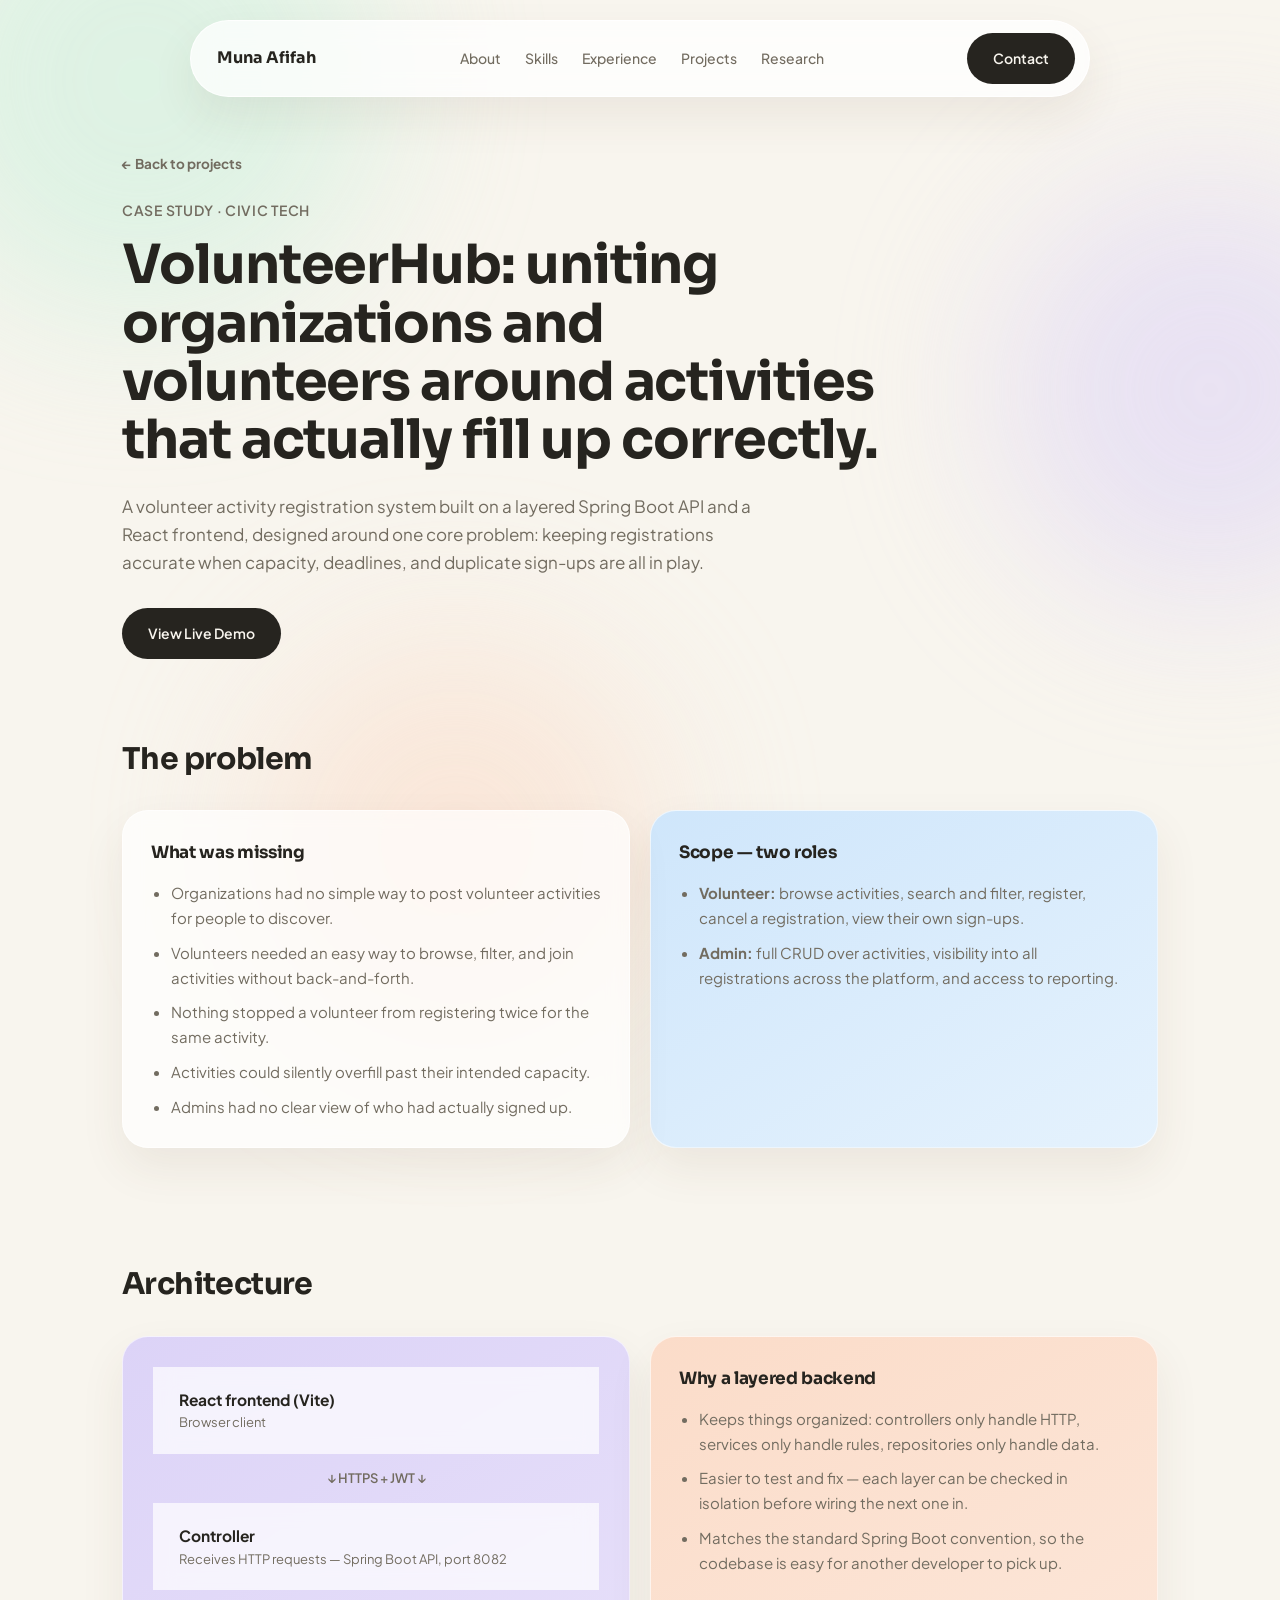
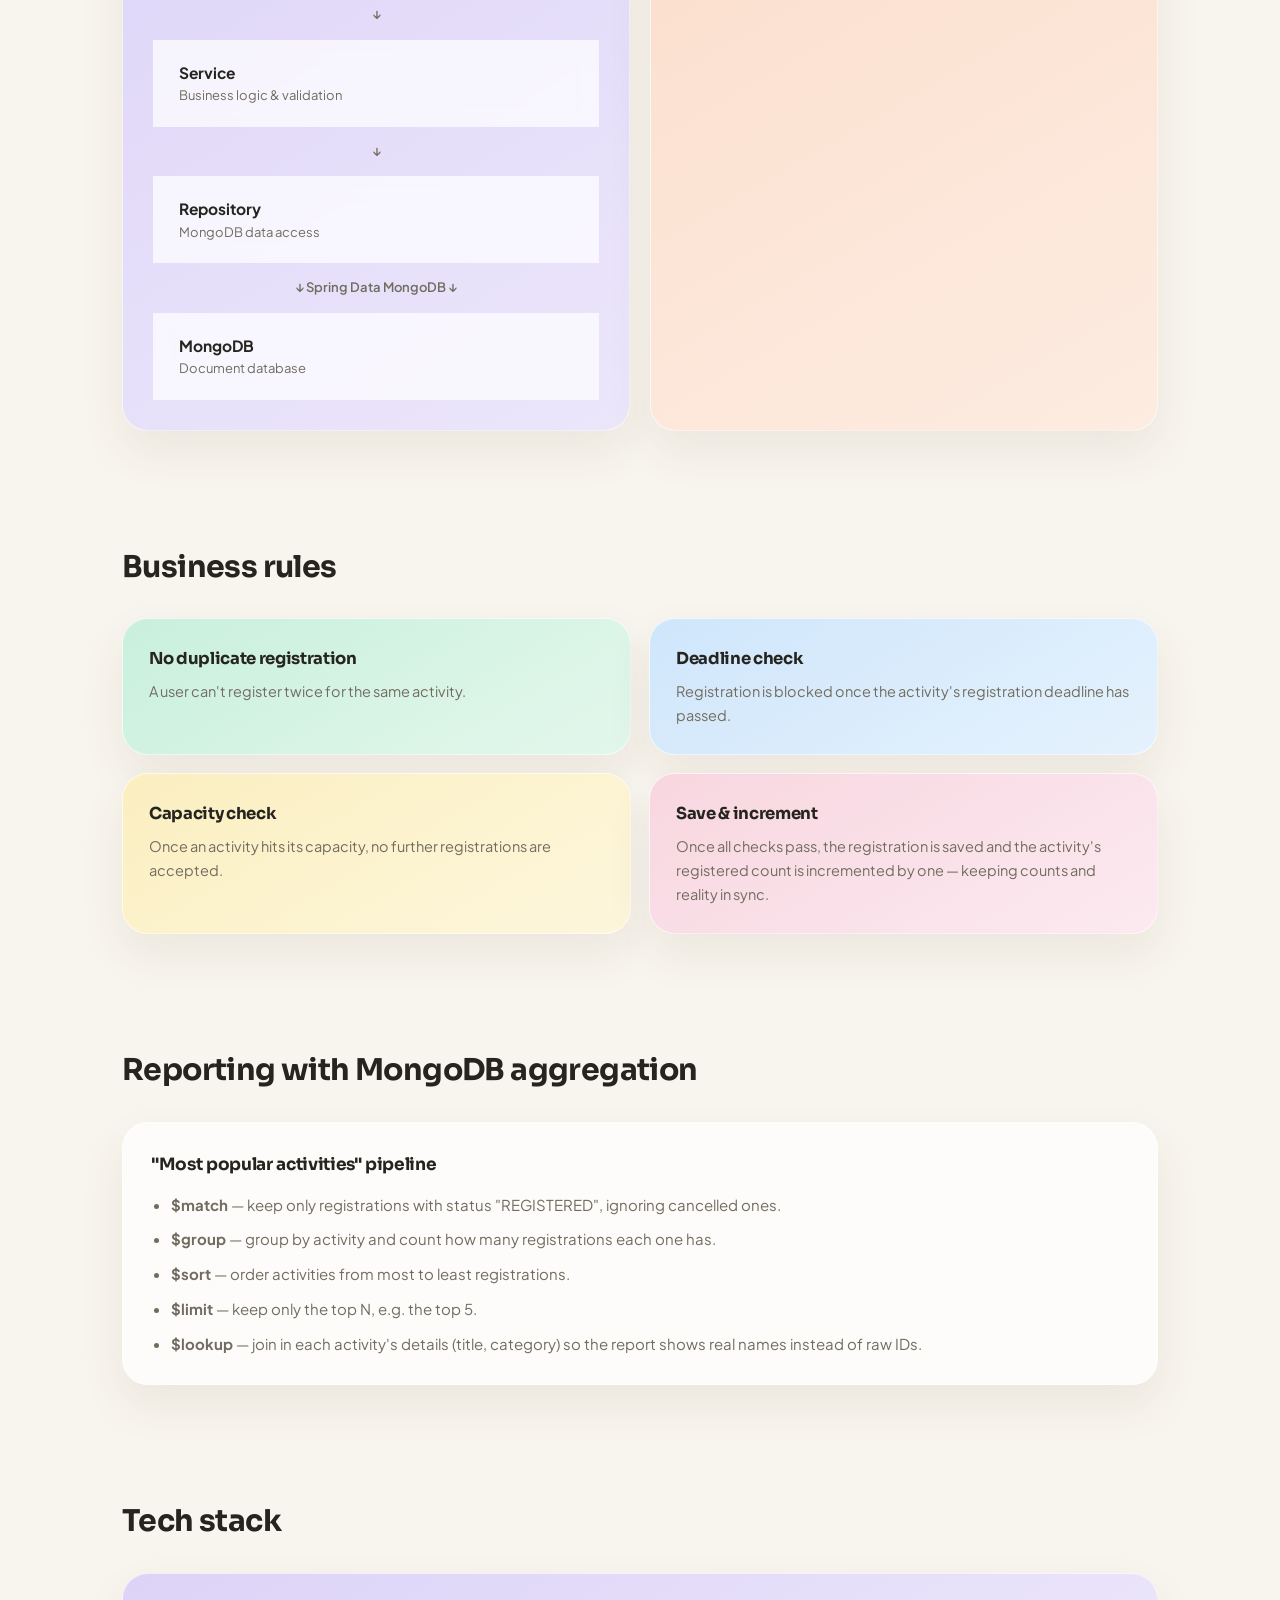
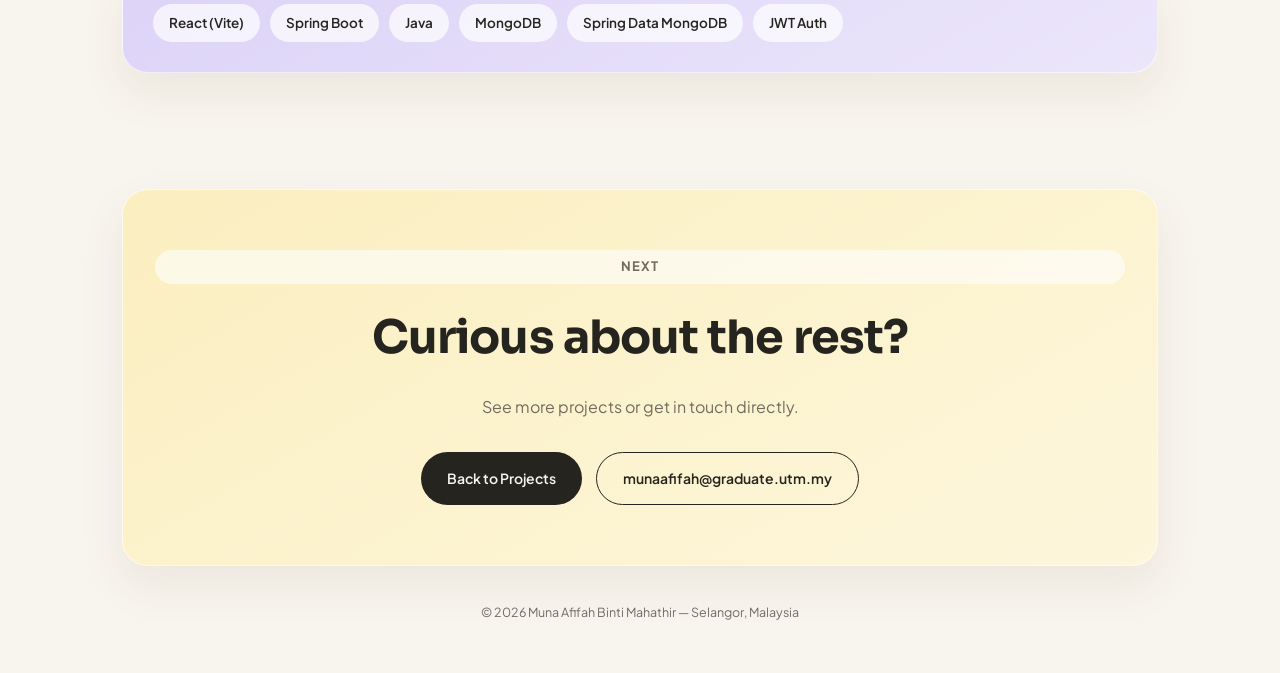
==== project-volunteerhub.html @ 691056c1 "Add files via upload" ====
<!DOCTYPE html>
<html lang="en">
<head>
<meta charset="UTF-8">
<meta name="viewport" content="width=device-width, initial-scale=1.0">
<title>VolunteerHub — Case Study | Muna Afifah</title>
<link rel="preconnect" href="https://fonts.googleapis.com">
<link rel="preconnect" href="https://fonts.gstatic.com" crossorigin>
<link href="https://fonts.googleapis.com/css2?family=Sora:wght@500;600;700;800&family=Plus+Jakarta+Sans:wght@400;500;600;700&display=swap" rel="stylesheet">
<link rel="stylesheet" href="style.css">
</head>
<body>

<div class="blob blob-mint"></div>
<div class="blob blob-lav"></div>
<div class="blob blob-peach"></div>

<nav>
  <div class="nav-pill wrap">
    <div class="nav-brand">Muna Afifah</div>
    <div class="nav-links">
      <a href="index.html#about">About</a>
      <a href="index.html#skills">Skills</a>
      <a href="index.html#experience">Experience</a>
      <a href="index.html#projects">Projects</a>
      <a href="index.html#research">Research</a>
    </div>
    <a href="index.html#contact" class="btn btn-dark nav-cta">Contact</a>
    <button class="nav-toggle" id="navToggle" aria-label="Menu">
      <span></span><span></span><span></span>
    </button>
  </div>
  <div class="nav-mobile" id="navMobile">
    <a href="index.html#about">About</a>
    <a href="index.html#skills">Skills</a>
    <a href="index.html#experience">Experience</a>
    <a href="index.html#projects">Projects</a>
    <a href="index.html#research">Research</a>
    <a href="index.html#contact">Contact</a>
  </div>
</nav>

<section class="cs-hero">
  <div class="wrap">
    <a href="index.html#projects" class="cs-back">&larr; Back to projects</a>
    <div class="cs-tagline">Case Study &middot; Civic Tech</div>
    <h1 class="cs-title">VolunteerHub: uniting organizations and volunteers around activities that actually fill up correctly.</h1>
    <p class="cs-lede">A volunteer activity registration system built on a layered Spring Boot API and a React frontend, designed around one core problem: keeping registrations accurate when capacity, deadlines, and duplicate sign-ups are all in play.</p>
    <div class="cs-cta-row">
      <a href="https://volunteerhub-d6ghhxhrbrbbb7gg.eastasia-01.azurewebsites.net/" target="_blank" rel="noopener" class="btn btn-dark">View Live Demo</a>
    </div>
  </div>
</section>

<section class="cs-section">
  <div class="wrap">
    <h2>The problem</h2>
    <div class="cs-two-col">
      <div class="card card-cream cs-list">
        <h3>What was missing</h3>
        <ul>
          <li>Organizations had no simple way to post volunteer activities for people to discover.</li>
          <li>Volunteers needed an easy way to browse, filter, and join activities without back-and-forth.</li>
          <li>Nothing stopped a volunteer from registering twice for the same activity.</li>
          <li>Activities could silently overfill past their intended capacity.</li>
          <li>Admins had no clear view of who had actually signed up.</li>
        </ul>
      </div>
      <div class="card card-sky cs-list">
        <h3>Scope &mdash; two roles</h3>
        <ul>
          <li><strong>Volunteer:</strong> browse activities, search and filter, register, cancel a registration, view their own sign-ups.</li>
          <li><strong>Admin:</strong> full CRUD over activities, visibility into all registrations across the platform, and access to reporting.</li>
        </ul>
      </div>
    </div>
  </div>
</section>

<section class="cs-section">
  <div class="wrap">
    <h2>Architecture</h2>
    <div class="cs-two-col">
      <div class="card card-lav cs-arch-flow" style="padding:30px;">
        <div class="cs-arch-step card-cream">
          <div>
            <div class="step-label">React frontend (Vite)</div>
            <div class="step-sub">Browser client</div>
          </div>
        </div>
        <div class="cs-arch-arrow">&darr; HTTPS + JWT &darr;</div>
        <div class="cs-arch-step card-cream">
          <div>
            <div class="step-label">Controller</div>
            <div class="step-sub">Receives HTTP requests &mdash; Spring Boot API, port 8082</div>
          </div>
        </div>
        <div class="cs-arch-arrow">&darr;</div>
        <div class="cs-arch-step card-cream">
          <div>
            <div class="step-label">Service</div>
            <div class="step-sub">Business logic &amp; validation</div>
          </div>
        </div>
        <div class="cs-arch-arrow">&darr;</div>
        <div class="cs-arch-step card-cream">
          <div>
            <div class="step-label">Repository</div>
            <div class="step-sub">MongoDB data access</div>
          </div>
        </div>
        <div class="cs-arch-arrow">&darr; Spring Data MongoDB &darr;</div>
        <div class="cs-arch-step card-cream">
          <div>
            <div class="step-label">MongoDB</div>
            <div class="step-sub">Document database</div>
          </div>
        </div>
      </div>
      <div class="card card-peach cs-list">
        <h3>Why a layered backend</h3>
        <ul>
          <li>Keeps things organized: controllers only handle HTTP, services only handle rules, repositories only handle data.</li>
          <li>Easier to test and fix &mdash; each layer can be checked in isolation before wiring the next one in.</li>
          <li>Matches the standard Spring Boot convention, so the codebase is easy for another developer to pick up.</li>
        </ul>
      </div>
    </div>
  </div>
</section>

<section class="cs-section">
  <div class="wrap">
    <h2>Business rules</h2>
    <div class="rule-grid">
      <div class="card card-mint rule-card">
        <h3>No duplicate registration</h3>
        <p>A user can't register twice for the same activity.</p>
      </div>
      <div class="card card-sky rule-card">
        <h3>Deadline check</h3>
        <p>Registration is blocked once the activity's registration deadline has passed.</p>
      </div>
      <div class="card card-butter rule-card">
        <h3>Capacity check</h3>
        <p>Once an activity hits its capacity, no further registrations are accepted.</p>
      </div>
      <div class="card card-blush rule-card">
        <h3>Save &amp; increment</h3>
        <p>Once all checks pass, the registration is saved and the activity's registered count is incremented by one &mdash; keeping counts and reality in sync.</p>
      </div>
    </div>
  </div>
</section>

<section class="cs-section">
  <div class="wrap">
    <h2>Reporting with MongoDB aggregation</h2>
    <div class="card card-cream cs-list">
      <h3>"Most popular activities" pipeline</h3>
      <ul>
        <li><strong>$match</strong> &mdash; keep only registrations with status "REGISTERED", ignoring cancelled ones.</li>
        <li><strong>$group</strong> &mdash; group by activity and count how many registrations each one has.</li>
        <li><strong>$sort</strong> &mdash; order activities from most to least registrations.</li>
        <li><strong>$limit</strong> &mdash; keep only the top N, e.g. the top 5.</li>
        <li><strong>$lookup</strong> &mdash; join in each activity's details (title, category) so the report shows real names instead of raw IDs.</li>
      </ul>
    </div>
  </div>
</section>

<section class="cs-section">
  <div class="wrap">
    <h2>Tech stack</h2>
    <div class="card card-lav" style="padding:30px;">
      <div class="stack-tags">
        <span>React (Vite)</span><span>Spring Boot</span><span>Java</span>
        <span>MongoDB</span><span>Spring Data MongoDB</span><span>JWT Auth</span>
      </div>
    </div>
  </div>
</section>

<footer id="contact">
  <div class="wrap">
    <div class="card card-butter contact-card">
      <div class="section-label" style="justify-content:center; display:flex;">Next</div>
      <h2>Curious about the rest?</h2>
      <p class="lede">See more projects or get in touch directly.</p>
      <div class="contact-links">
        <a href="index.html#projects" class="btn btn-dark">Back to Projects</a>
        <a href="mailto:munaafifah@graduate.utm.my" class="btn btn-outline">munaafifah@graduate.utm.my</a>
      </div>
    </div>
    <div class="foot-note">&copy; 2026 Muna Afifah Binti Mahathir &mdash; Selangor, Malaysia</div>
  </div>
</footer>

<script src="script.js"></script>
</body>
</html>
---- style.css ----
:root{
  --cream:#f8f5ee;
  --cream-2:#f1ece0;
  --ink:#26241f;
  --ink-soft:#726c60;
  --mint:#c9f0dc;
  --mint-2:#e3f7ec;
  --lav:#dcd3f7;
  --lav-2:#ece6fb;
  --peach:#fbdcc9;
  --peach-2:#fdece1;
  --sky:#cfe6fb;
  --sky-2:#e5f2fd;
  --butter:#fbefc0;
  --butter-2:#fdf6dc;
  --blush:#f8d6e0;
  --blush-2:#fceaf0;
  --shadow:0 20px 45px rgba(90,70,40,0.08);
}
*{box-sizing:border-box; margin:0; padding:0;}
html{scroll-behavior:smooth;}
body{
  background:var(--cream);
  color:var(--ink);
  font-family:'Plus Jakarta Sans', sans-serif;
  font-size:16px;
  line-height:1.65;
  overflow-x:hidden;
  position:relative;
}
h1,h2,h3{font-family:'Sora', sans-serif; letter-spacing:-0.02em; font-weight:700;}
a{color:inherit; text-decoration:none;}
.wrap{max-width:1100px; margin:0 auto; padding:0 32px; position:relative; z-index:2;}
::selection{background:var(--mint); color:var(--ink);}

/* soft background blobs */
.blob{position:fixed; border-radius:50%; filter:blur(80px); z-index:0; opacity:0.55;}
.blob-mint{width:480px; height:480px; background:var(--mint); top:-160px; left:-100px;}
.blob-lav{width:420px; height:420px; background:var(--lav); top:20%; right:-140px;}
.blob-peach{width:400px; height:400px; background:var(--peach); bottom:-140px; left:20%;}

/* cards */
.card{
  border-radius:26px; padding:32px; box-shadow:var(--shadow);
  border:1px solid rgba(255,255,255,0.6);
  transition:transform 0.3s ease, box-shadow 0.3s ease;
}
.card-cream{background:rgba(255,255,255,0.7); backdrop-filter:blur(10px);}
.card-mint{background:linear-gradient(150deg, var(--mint), var(--mint-2));}
.card-lav{background:linear-gradient(150deg, var(--lav), var(--lav-2));}
.card-peach{background:linear-gradient(150deg, var(--peach), var(--peach-2));}
.card-sky{background:linear-gradient(150deg, var(--sky), var(--sky-2));}
.card-butter{background:linear-gradient(150deg, var(--butter), var(--butter-2));}
.card-blush{background:linear-gradient(150deg, var(--blush), var(--blush-2));}

/* NAV */
nav{position:fixed; top:20px; left:0; right:0; z-index:100;}
.nav-pill{
  display:flex; align-items:center; justify-content:space-between; gap:24px;
  background:rgba(255,255,255,0.75); backdrop-filter:blur(14px);
  border:1px solid rgba(255,255,255,0.8);
  border-radius:100px; padding:12px 14px 12px 26px; box-shadow:var(--shadow);
  max-width:900px;
}
.nav-brand{font-family:'Sora'; font-weight:700; font-size:16px;}
.nav-links{display:flex; gap:24px; font-size:14px; font-weight:500; flex-grow:1; justify-content:center;}
.nav-links a{color:var(--ink-soft); transition:color 0.2s;}
.nav-links a:hover{color:var(--ink);}
.nav-cta{padding:10px 22px; font-size:14px;}
.nav-toggle{display:none; flex-direction:column; gap:5px; background:none; border:none; cursor:pointer; padding:8px;}
.nav-toggle span{width:20px; height:2px; background:var(--ink); border-radius:2px;}
.nav-mobile{
  display:none; flex-direction:column; gap:4px; margin:8px 16px 0;
  background:rgba(255,255,255,0.9); backdrop-filter:blur(14px);
  border-radius:20px; padding:14px; box-shadow:var(--shadow);
}
.nav-mobile a{padding:10px 14px; border-radius:12px; font-weight:600; font-size:15px;}
.nav-mobile a:hover{background:var(--mint-2);}
.nav-mobile.open{display:flex;}

@media(max-width:820px){
  .nav-links{display:none;}
  .nav-cta{display:none;}
  .nav-toggle{display:flex;}
}

/* buttons */
.btn{
  font-family:'Plus Jakarta Sans'; font-weight:600; font-size:14px;
  padding:14px 26px; border-radius:100px; display:inline-flex; align-items:center; gap:8px;
  transition:transform 0.2s ease, box-shadow 0.2s ease;
}
.btn-dark{background:var(--ink); color:var(--cream);}
.btn-dark:hover{transform:translateY(-2px); box-shadow:0 12px 24px rgba(38,36,31,0.25);}
.btn-outline{border:1.5px solid var(--ink); color:var(--ink); background:transparent;}
.btn-outline:hover{background:var(--ink); color:var(--cream); transform:translateY(-2px);}

/* HERO */
.hero{min-height:100vh; display:flex; flex-direction:column; justify-content:center; padding-top:100px;}
.hero-card{
  display:flex; align-items:center; justify-content:space-between; gap:40px;
  background:rgba(255,255,255,0.45);
  backdrop-filter:blur(18px);
  border:1px solid rgba(255,255,255,0.7);
  border-radius:36px;
  padding:56px;
  box-shadow:var(--shadow);
}
.hero-text{flex:1; min-width:0;}
.badge-row{display:flex; gap:10px; flex-wrap:wrap; margin-bottom:28px;}
.hero-photo-wrap{
  flex-shrink:0; width:220px; padding:12px; border-radius:26px;
  background:rgba(255,255,255,0.6);
  box-shadow:0 10px 24px rgba(90,70,40,0.08);
}
.hero-photo{width:100%; aspect-ratio:1/1; object-fit:cover; display:block; border-radius:16px;}
@media(max-width:900px){
  .hero-card{flex-direction:column; padding:36px 28px;}
  .hero-photo-wrap{width:160px; order:-1;}
}
.eyebrow{
  display:inline-flex; align-items:center; gap:8px; background:rgba(255,255,255,0.7);
  padding:8px 18px; border-radius:100px; font-size:13px; font-weight:600;
  box-shadow:var(--shadow); width:fit-content;
}
.hero h1{font-size:clamp(38px,7vw,68px); line-height:1.08; margin-bottom:26px;}
.highlight{background:linear-gradient(100deg, var(--mint) 0%, var(--sky) 50%, var(--lav) 100%); padding:0 10px; border-radius:12px; display:inline-block;}
.hero p.lede{max-width:560px; font-size:18px; color:var(--ink-soft); margin-bottom:36px;}
.cta-row{display:flex; gap:14px; flex-wrap:wrap;}

/* SECTIONS */
section{padding:100px 0;}
.section-label{
  display:inline-block; font-size:13px; font-weight:700; text-transform:uppercase; letter-spacing:0.06em;
  color:var(--ink-soft); background:rgba(255,255,255,0.6); padding:6px 16px; border-radius:100px; margin-bottom:16px;
}
.section-title{font-size:clamp(28px,4vw,38px); margin-bottom:48px; max-width:640px;}

/* ABOUT */
.about-grid{display:grid; grid-template-columns:1.3fr 1fr; gap:20px; align-items:start;}
.about-text p{font-size:16px; color:var(--ink-soft); margin-bottom:16px;}
.about-text p:last-child{margin-bottom:0;}
.fact-list{display:flex; flex-direction:column; gap:16px;}
.fact{padding:24px;}
.fact:hover{transform:translateY(-4px);}
.fact .label{font-size:12px; font-weight:700; text-transform:uppercase; letter-spacing:0.05em; color:var(--ink-soft); margin-bottom:6px;}
.fact .value{font-size:15px; font-weight:600;}
@media(max-width:768px){.about-grid{grid-template-columns:1fr;}}

/* SKILLS */
.skill-grid{display:flex; flex-wrap:wrap; justify-content:center; gap:22px;}
.skill-card{padding:34px; flex:1 1 320px; max-width:360px; text-align:center;}
.skill-card:hover{transform:translateY(-6px);}
.skill-card h3{font-size:19px; margin-bottom:18px;}
.tags{display:flex; flex-wrap:wrap; gap:10px; justify-content:center;}
.tags span{
  font-size:13.5px; font-weight:600; padding:8px 16px; border-radius:100px;
  background:rgba(255,255,255,0.7); color:var(--ink);
  display:inline-flex; align-items:center; gap:8px;
}
.tag-logo{width:18px; height:18px; object-fit:contain; flex-shrink:0;}
@media(max-width:640px){.skill-card{flex:1 1 100%; max-width:100%;}}

/* EXPERIENCE */
.timeline{display:flex; flex-direction:column; gap:18px;}
.tl-item:hover{transform:translateY(-4px);}
.tl-date{font-size:13px; font-weight:700; color:var(--ink-soft); margin-bottom:8px;}
.tl-role{font-family:'Sora'; font-size:19px; font-weight:700; margin-bottom:4px;}
.tl-org{font-size:14px; font-weight:600; color:var(--ink-soft); margin-bottom:14px;}
.tl-desc{color:var(--ink-soft); font-size:15px;}

/* PROJECTS */
.project-grid{display:grid; grid-template-columns:repeat(3,1fr); gap:20px;}
.project-card{padding:30px; display:flex; flex-direction:column; gap:14px;}
.project-card:hover{transform:translateY(-8px);}
.project-num{font-size:13px; font-weight:700; opacity:0.5;}
.project-card h3{font-size:19px;}
.project-card p{font-size:14.5px; color:var(--ink-soft); flex-grow:1;}
.project-links{display:flex; gap:10px; flex-wrap:wrap; margin-top:4px;}
.project-links a{
  font-size:13px; font-weight:700; padding:9px 16px; border-radius:100px;
  display:inline-flex; align-items:center; gap:6px;
  transition:transform 0.2s ease, background 0.2s ease;
}
.link-case{background:rgba(38,36,31,0.08); color:var(--ink);}
.link-case:hover{background:rgba(38,36,31,0.16); transform:translateY(-2px);}
.link-live{background:var(--ink); color:var(--cream);}
.link-live:hover{transform:translateY(-2px); box-shadow:0 10px 20px rgba(38,36,31,0.25);}
@media(max-width:900px){.project-grid{grid-template-columns:1fr;}}

/* RESEARCH */
.research-list{display:flex; flex-direction:column; gap:18px;}
.research-box{display:flex; gap:28px; align-items:flex-start;}
.research-box:hover{transform:translateY(-4px);}
.research-icon{font-size:36px;}
.research-box h3{font-size:21px; margin-bottom:10px;}
.research-box p{color:var(--ink-soft); font-size:15px; margin-bottom:10px;}
.journal{font-size:13px; font-weight:700;}
.paper-link{
  display:inline-flex; align-items:center; gap:8px; margin-top:16px;
  font-size:13.5px; font-weight:700; color:var(--ink);
  background:rgba(255,255,255,0.65);
  border:1.5px solid rgba(255,255,255,0.9);
  padding:10px 20px; border-radius:100px;
  box-shadow:0 6px 16px rgba(90,70,40,0.08);
  transition:transform 0.2s ease, background 0.2s ease, gap 0.2s ease;
}
.paper-link:hover{background:var(--ink); color:var(--cream); transform:translateY(-2px); gap:12px;}
@media(max-width:640px){.research-box{flex-direction:column;}}

/* FOOTER */
footer{padding:60px 0 50px;}
.contact-card{text-align:center; padding:60px 32px;}
.contact-card h2{font-size:clamp(30px,5vw,46px); margin-bottom:18px;}
.contact-card .lede{color:var(--ink-soft); max-width:480px; margin:0 auto 32px;}
.contact-links{display:flex; justify-content:center; gap:14px; flex-wrap:wrap;}
.foot-note{text-align:center; font-size:12.5px; color:var(--ink-soft); margin-top:36px;}

@media (prefers-reduced-motion: reduce){
  *{animation:none !important; transition:none !important;}
}

/* CASE STUDY PAGES */
.cs-hero{padding-top:150px; padding-bottom:20px;}
.cs-back{
  display:inline-flex; align-items:center; gap:6px; font-size:13.5px; font-weight:700;
  color:var(--ink-soft); margin-bottom:24px; transition:color 0.2s;
}
.cs-back:hover{color:var(--ink);}
.cs-tagline{font-size:14px; font-weight:600; color:var(--ink-soft); text-transform:uppercase; letter-spacing:0.05em; margin-bottom:14px;}
.cs-title{font-size:clamp(32px,5.5vw,54px); line-height:1.08; margin-bottom:22px; max-width:760px;}
.cs-lede{font-size:17px; color:var(--ink-soft); max-width:640px; margin-bottom:32px;}
.cs-meta-row{display:flex; gap:12px; flex-wrap:wrap; margin-bottom:8px;}
.cs-section{padding:56px 0;}
.cs-section h2{font-size:clamp(24px,3.5vw,30px); margin-bottom:26px;}
.cs-two-col{display:grid; grid-template-columns:1fr 1fr; gap:20px;}
@media(max-width:768px){.cs-two-col{grid-template-columns:1fr;}}
.cs-list{padding:28px;}
.cs-list ul{padding-left:20px; color:var(--ink-soft); font-size:15px; display:flex; flex-direction:column; gap:10px;}
.cs-list h3{font-size:17px; margin-bottom:14px;}
.cs-arch-flow{display:flex; flex-direction:column; gap:14px;}
.cs-arch-step{
  display:flex; align-items:center; gap:18px; padding:20px 26px;
}
.cs-arch-step .step-label{font-weight:700; font-size:15.5px;}
.cs-arch-step .step-sub{font-size:13px; color:var(--ink-soft);}
.cs-arch-arrow{text-align:center; font-size:13px; color:var(--ink-soft); font-weight:600;}
.rule-grid{display:grid; grid-template-columns:repeat(2,1fr); gap:18px;}
@media(max-width:768px){.rule-grid{grid-template-columns:1fr;}}
.rule-card{padding:26px;}
.rule-card h3{font-size:16.5px; margin-bottom:8px;}
.rule-card p{font-size:14.5px; color:var(--ink-soft);}
.stack-tags{display:flex; flex-wrap:wrap; gap:10px;}
.stack-tags span{font-size:13.5px; font-weight:600; padding:8px 16px; border-radius:100px; background:rgba(255,255,255,0.7);}
.cs-cta-row{display:flex; gap:14px; flex-wrap:wrap; margin-top:8px;}
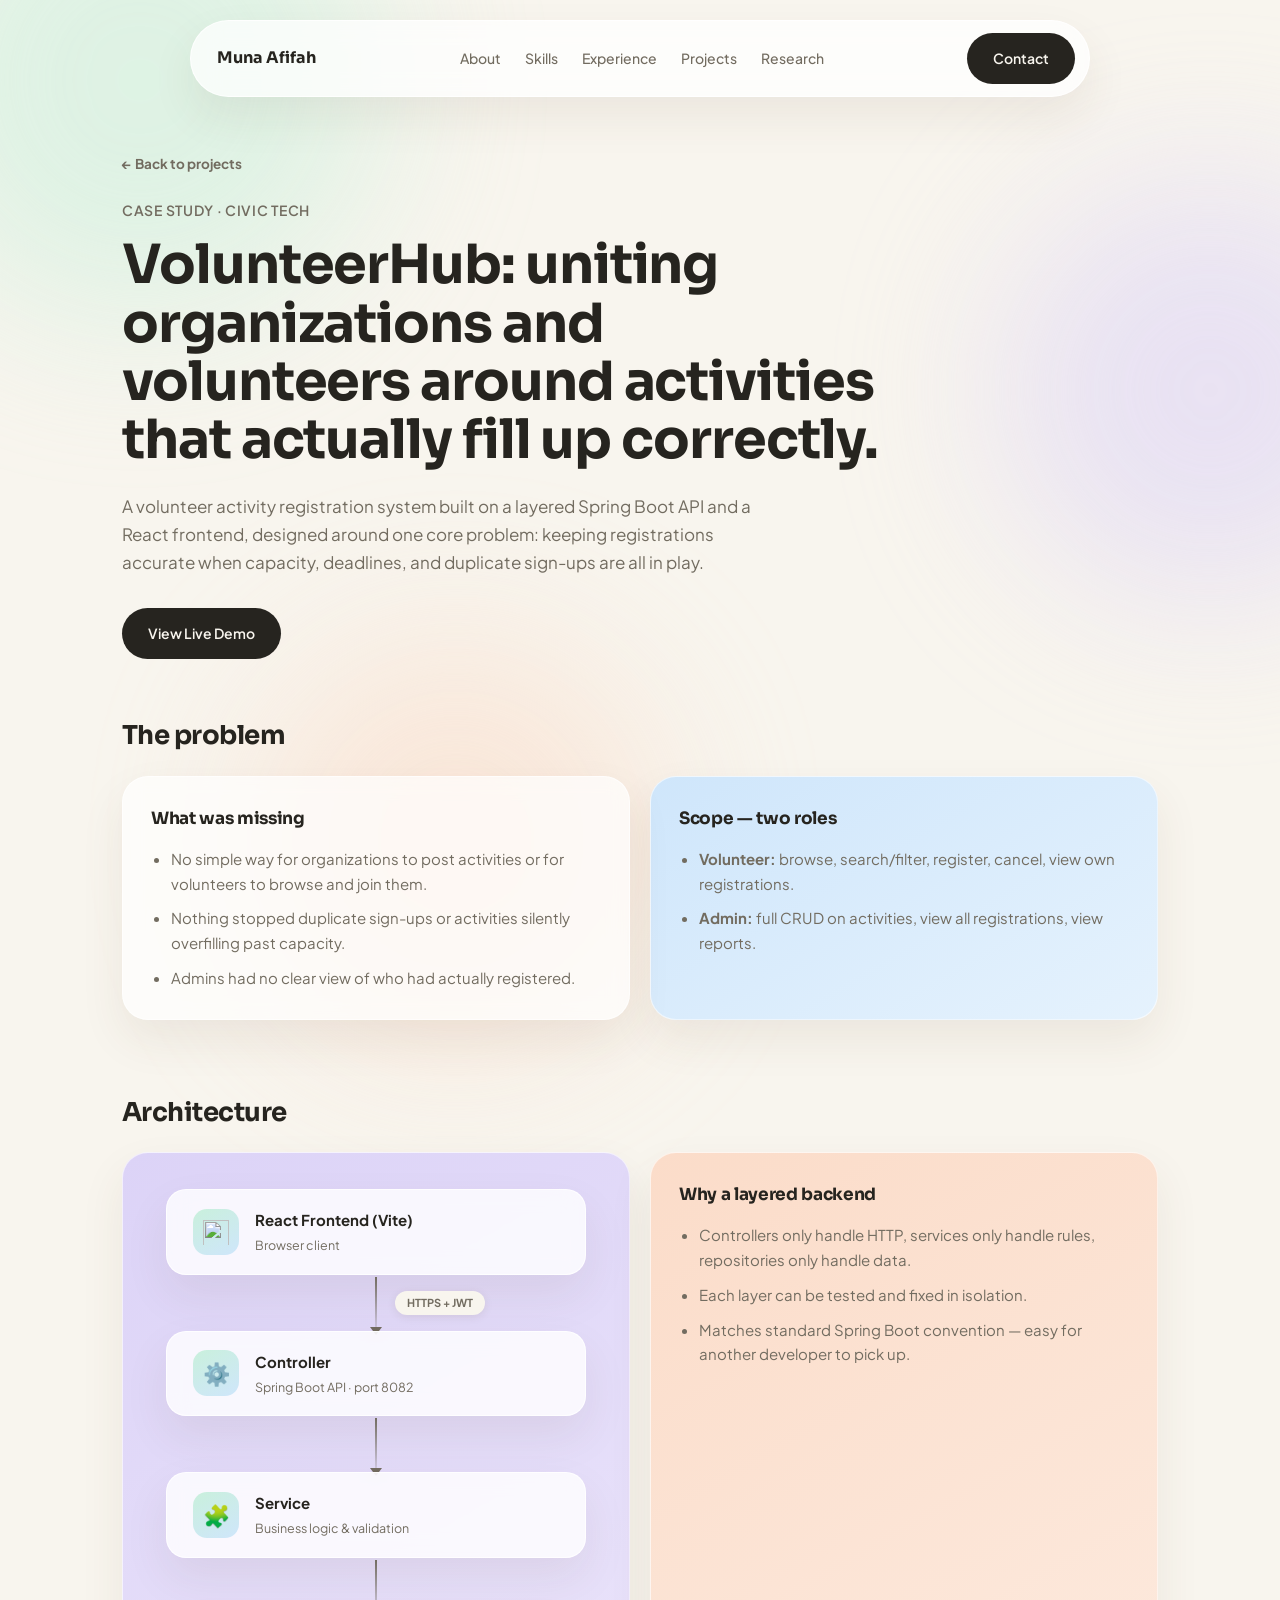
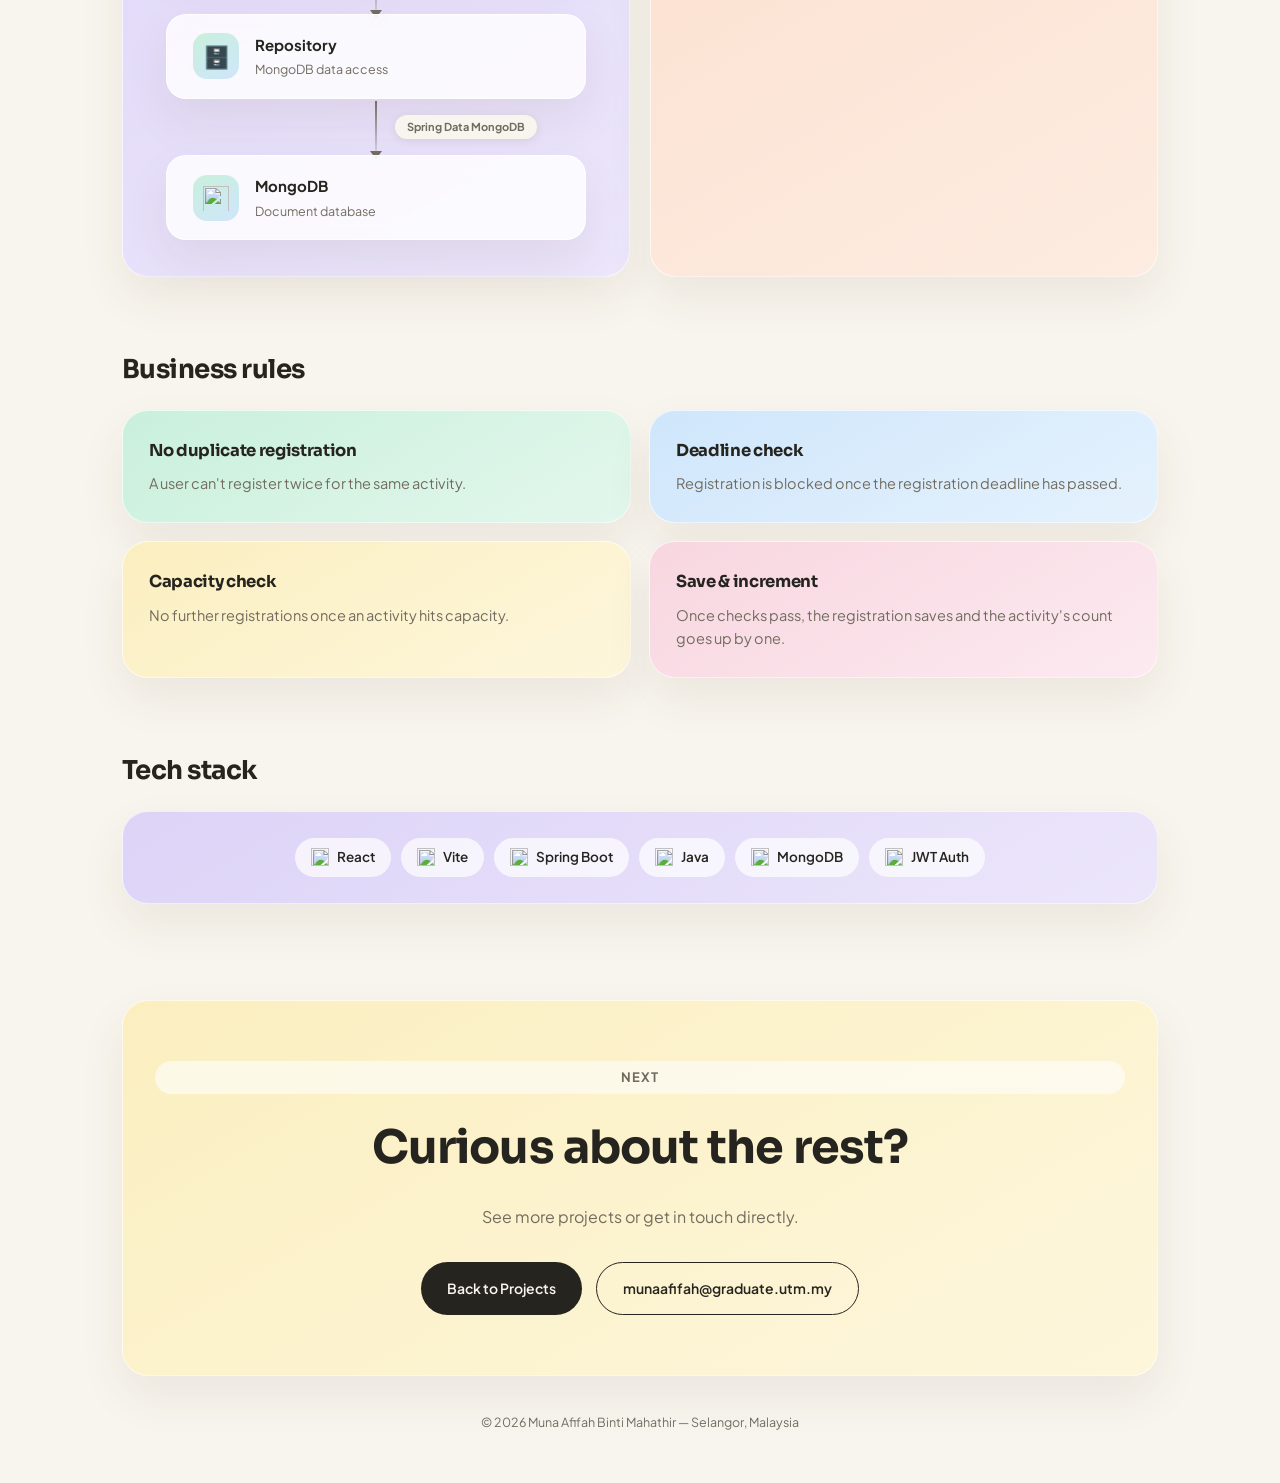
==== commit c7f558fc: "Refactor content and structure in volunteerhub HTML" ====
--- a/project-volunteerhub.html
+++ b/project-volunteerhub.html
@@ -47,89 +47,94 @@
     <h1 class="cs-title">VolunteerHub: uniting organizations and volunteers around activities that actually fill up correctly.</h1>
     <p class="cs-lede">A volunteer activity registration system built on a layered Spring Boot API and a React frontend, designed around one core problem: keeping registrations accurate when capacity, deadlines, and duplicate sign-ups are all in play.</p>
     <div class="cs-cta-row">
-      <a href="https://volunteerhub-d6ghhxhrbrbbb7gg.eastasia-01.azurewebsites.net/" target="_blank" rel="noopener" class="btn btn-dark">View Live Demo</a>
+      <a href="https://ashy-ocean-08aaa3c00.5.azurestaticapps.net" target="_blank" rel="noopener" class="btn btn-dark">View Live Demo</a>
     </div>
   </div>
 </section>
 
-<section class="cs-section">
+<section class="cs-section compact">
   <div class="wrap">
     <h2>The problem</h2>
     <div class="cs-two-col">
       <div class="card card-cream cs-list">
         <h3>What was missing</h3>
         <ul>
-          <li>Organizations had no simple way to post volunteer activities for people to discover.</li>
-          <li>Volunteers needed an easy way to browse, filter, and join activities without back-and-forth.</li>
-          <li>Nothing stopped a volunteer from registering twice for the same activity.</li>
-          <li>Activities could silently overfill past their intended capacity.</li>
-          <li>Admins had no clear view of who had actually signed up.</li>
+          <li>No simple way for organizations to post activities or for volunteers to browse and join them.</li>
+          <li>Nothing stopped duplicate sign-ups or activities silently overfilling past capacity.</li>
+          <li>Admins had no clear view of who had actually registered.</li>
         </ul>
       </div>
       <div class="card card-sky cs-list">
         <h3>Scope &mdash; two roles</h3>
         <ul>
-          <li><strong>Volunteer:</strong> browse activities, search and filter, register, cancel a registration, view their own sign-ups.</li>
-          <li><strong>Admin:</strong> full CRUD over activities, visibility into all registrations across the platform, and access to reporting.</li>
+          <li><strong>Volunteer:</strong> browse, search/filter, register, cancel, view own registrations.</li>
+          <li><strong>Admin:</strong> full CRUD on activities, view all registrations, view reports.</li>
         </ul>
       </div>
     </div>
   </div>
 </section>
 
-<section class="cs-section">
+<section class="cs-section compact">
   <div class="wrap">
     <h2>Architecture</h2>
     <div class="cs-two-col">
-      <div class="card card-lav cs-arch-flow" style="padding:30px;">
-        <div class="cs-arch-step card-cream">
-          <div>
-            <div class="step-label">React frontend (Vite)</div>
-            <div class="step-sub">Browser client</div>
+      <div class="card card-lav" style="padding:30px 20px;">
+        <div class="arch-diagram">
+          <div class="arch-node">
+            <div class="arch-icon"><img src="https://cdn.jsdelivr.net/gh/devicons/devicon/icons/react/react-original.svg" alt=""></div>
+            <div class="arch-text">
+              <div class="arch-label">React Frontend (Vite)</div>
+              <div class="arch-sub">Browser client</div>
+            </div>
           </div>
-        </div>
-        <div class="cs-arch-arrow">&darr; HTTPS + JWT &darr;</div>
-        <div class="cs-arch-step card-cream">
-          <div>
-            <div class="step-label">Controller</div>
-            <div class="step-sub">Receives HTTP requests &mdash; Spring Boot API, port 8082</div>
+          <div class="arch-connector"><span class="connector-label">HTTPS + JWT</span></div>
+          <div class="arch-node">
+            <div class="arch-icon">⚙️</div>
+            <div class="arch-text">
+              <div class="arch-label">Controller</div>
+              <div class="arch-sub">Spring Boot API &middot; port 8082</div>
+            </div>
           </div>
-        </div>
-        <div class="cs-arch-arrow">&darr;</div>
-        <div class="cs-arch-step card-cream">
-          <div>
-            <div class="step-label">Service</div>
-            <div class="step-sub">Business logic &amp; validation</div>
+          <div class="arch-connector"></div>
+          <div class="arch-node">
+            <div class="arch-icon">🧩</div>
+            <div class="arch-text">
+              <div class="arch-label">Service</div>
+              <div class="arch-sub">Business logic &amp; validation</div>
+            </div>
           </div>
-        </div>
-        <div class="cs-arch-arrow">&darr;</div>
-        <div class="cs-arch-step card-cream">
-          <div>
-            <div class="step-label">Repository</div>
-            <div class="step-sub">MongoDB data access</div>
+          <div class="arch-connector"></div>
+          <div class="arch-node">
+            <div class="arch-icon">🗄️</div>
+            <div class="arch-text">
+              <div class="arch-label">Repository</div>
+              <div class="arch-sub">MongoDB data access</div>
+            </div>
           </div>
-        </div>
-        <div class="cs-arch-arrow">&darr; Spring Data MongoDB &darr;</div>
-        <div class="cs-arch-step card-cream">
-          <div>
-            <div class="step-label">MongoDB</div>
-            <div class="step-sub">Document database</div>
+          <div class="arch-connector"><span class="connector-label">Spring Data MongoDB</span></div>
+          <div class="arch-node">
+            <div class="arch-icon"><img src="https://cdn.jsdelivr.net/gh/devicons/devicon/icons/mongodb/mongodb-original.svg" alt=""></div>
+            <div class="arch-text">
+              <div class="arch-label">MongoDB</div>
+              <div class="arch-sub">Document database</div>
+            </div>
           </div>
         </div>
       </div>
       <div class="card card-peach cs-list">
         <h3>Why a layered backend</h3>
         <ul>
-          <li>Keeps things organized: controllers only handle HTTP, services only handle rules, repositories only handle data.</li>
-          <li>Easier to test and fix &mdash; each layer can be checked in isolation before wiring the next one in.</li>
-          <li>Matches the standard Spring Boot convention, so the codebase is easy for another developer to pick up.</li>
+          <li>Controllers only handle HTTP, services only handle rules, repositories only handle data.</li>
+          <li>Each layer can be tested and fixed in isolation.</li>
+          <li>Matches standard Spring Boot convention &mdash; easy for another developer to pick up.</li>
         </ul>
       </div>
     </div>
   </div>
 </section>
 
-<section class="cs-section">
+<section class="cs-section compact">
   <div class="wrap">
     <h2>Business rules</h2>
     <div class="rule-grid">
@@ -139,43 +144,31 @@
       </div>
       <div class="card card-sky rule-card">
         <h3>Deadline check</h3>
-        <p>Registration is blocked once the activity's registration deadline has passed.</p>
+        <p>Registration is blocked once the registration deadline has passed.</p>
       </div>
       <div class="card card-butter rule-card">
         <h3>Capacity check</h3>
-        <p>Once an activity hits its capacity, no further registrations are accepted.</p>
+        <p>No further registrations once an activity hits capacity.</p>
       </div>
       <div class="card card-blush rule-card">
         <h3>Save &amp; increment</h3>
-        <p>Once all checks pass, the registration is saved and the activity's registered count is incremented by one &mdash; keeping counts and reality in sync.</p>
+        <p>Once checks pass, the registration saves and the activity's count goes up by one.</p>
       </div>
     </div>
   </div>
 </section>
 
-<section class="cs-section">
-  <div class="wrap">
-    <h2>Reporting with MongoDB aggregation</h2>
-    <div class="card card-cream cs-list">
-      <h3>"Most popular activities" pipeline</h3>
-      <ul>
-        <li><strong>$match</strong> &mdash; keep only registrations with status "REGISTERED", ignoring cancelled ones.</li>
-        <li><strong>$group</strong> &mdash; group by activity and count how many registrations each one has.</li>
-        <li><strong>$sort</strong> &mdash; order activities from most to least registrations.</li>
-        <li><strong>$limit</strong> &mdash; keep only the top N, e.g. the top 5.</li>
-        <li><strong>$lookup</strong> &mdash; join in each activity's details (title, category) so the report shows real names instead of raw IDs.</li>
-      </ul>
-    </div>
-  </div>
-</section>
-
-<section class="cs-section">
+<section class="cs-section compact">
   <div class="wrap">
     <h2>Tech stack</h2>
-    <div class="card card-lav" style="padding:30px;">
+    <div class="card card-lav" style="padding:26px;">
       <div class="stack-tags">
-        <span>React (Vite)</span><span>Spring Boot</span><span>Java</span>
-        <span>MongoDB</span><span>Spring Data MongoDB</span><span>JWT Auth</span>
+        <span><img src="https://cdn.jsdelivr.net/gh/devicons/devicon/icons/react/react-original.svg" alt="" class="tag-logo">React</span>
+        <span><img src="https://cdn.jsdelivr.net/gh/devicons/devicon/icons/vitejs/vitejs-original.svg" alt="" class="tag-logo">Vite</span>
+        <span><img src="https://cdn.jsdelivr.net/gh/devicons/devicon/icons/spring/spring-original.svg" alt="" class="tag-logo">Spring Boot</span>
+        <span><img src="https://cdn.jsdelivr.net/gh/devicons/devicon/icons/java/java-original.svg" alt="" class="tag-logo">Java</span>
+        <span><img src="https://cdn.jsdelivr.net/gh/devicons/devicon/icons/mongodb/mongodb-original.svg" alt="" class="tag-logo">MongoDB</span>
+        <span><img src="https://cdn.simpleicons.org/jsonwebtokens/000000" alt="" class="tag-logo">JWT Auth</span>
       </div>
     </div>
   </div>
--- a/style.css
+++ b/style.css
@@ -176,16 +176,14 @@
 .project-num{font-size:13px; font-weight:700; opacity:0.5;}
 .project-card h3{font-size:19px;}
 .project-card p{font-size:14.5px; color:var(--ink-soft); flex-grow:1;}
-.project-links{display:flex; gap:10px; flex-wrap:wrap; margin-top:4px;}
+.project-links{display:flex; gap:10px; flex-wrap:wrap; margin-top:4px; justify-content:center;}
 .project-links a{
   font-size:13px; font-weight:700; padding:9px 16px; border-radius:100px;
   display:inline-flex; align-items:center; gap:6px;
   transition:transform 0.2s ease, background 0.2s ease;
-}
-.link-case{background:rgba(38,36,31,0.08); color:var(--ink);}
-.link-case:hover{background:rgba(38,36,31,0.16); transform:translateY(-2px);}
-.link-live{background:var(--ink); color:var(--cream);}
-.link-live:hover{transform:translateY(-2px); box-shadow:0 10px 20px rgba(38,36,31,0.25);}
+  background:var(--ink); color:#39ff14;
+}
+.project-links a:hover{transform:translateY(-2px); box-shadow:0 10px 20px rgba(38,36,31,0.25);}
 @media(max-width:900px){.project-grid{grid-template-columns:1fr;}}
 
 /* RESEARCH */
@@ -238,18 +236,54 @@
 .cs-list{padding:28px;}
 .cs-list ul{padding-left:20px; color:var(--ink-soft); font-size:15px; display:flex; flex-direction:column; gap:10px;}
 .cs-list h3{font-size:17px; margin-bottom:14px;}
-.cs-arch-flow{display:flex; flex-direction:column; gap:14px;}
-.cs-arch-step{
-  display:flex; align-items:center; gap:18px; padding:20px 26px;
-}
-.cs-arch-step .step-label{font-weight:700; font-size:15.5px;}
-.cs-arch-step .step-sub{font-size:13px; color:var(--ink-soft);}
-.cs-arch-arrow{text-align:center; font-size:13px; color:var(--ink-soft); font-weight:600;}
+.stack-tags{display:flex; flex-wrap:wrap; gap:10px; justify-content:center;}
+.stack-tags span{
+  font-size:13.5px; font-weight:600; padding:8px 16px; border-radius:100px; background:rgba(255,255,255,0.7);
+  display:inline-flex; align-items:center; gap:8px;
+}
+.stack-tags .tag-logo{width:18px; height:18px; object-fit:contain; flex-shrink:0;}
 .rule-grid{display:grid; grid-template-columns:repeat(2,1fr); gap:18px;}
 @media(max-width:768px){.rule-grid{grid-template-columns:1fr;}}
 .rule-card{padding:26px;}
 .rule-card h3{font-size:16.5px; margin-bottom:8px;}
 .rule-card p{font-size:14.5px; color:var(--ink-soft);}
-.stack-tags{display:flex; flex-wrap:wrap; gap:10px;}
-.stack-tags span{font-size:13.5px; font-weight:600; padding:8px 16px; border-radius:100px; background:rgba(255,255,255,0.7);}
 .cs-cta-row{display:flex; gap:14px; flex-wrap:wrap; margin-top:8px;}
+
+/* ARCHITECTURE DIAGRAM */
+.arch-diagram{display:flex; flex-direction:column; align-items:center; padding:6px 0;}
+.arch-node{
+  display:flex; align-items:center; gap:16px;
+  background:rgba(255,255,255,0.8); backdrop-filter:blur(10px);
+  border:1px solid rgba(255,255,255,0.85);
+  border-radius:20px; padding:18px 26px;
+  box-shadow:var(--shadow);
+  width:100%; max-width:420px;
+}
+.arch-icon{
+  width:46px; height:46px; border-radius:14px; flex-shrink:0;
+  display:flex; align-items:center; justify-content:center; font-size:22px;
+  background:linear-gradient(150deg, var(--mint), var(--sky));
+}
+.arch-icon img{width:26px; height:26px; object-fit:contain;}
+.arch-text .arch-label{font-weight:700; font-size:15px;}
+.arch-text .arch-sub{font-size:12.5px; color:var(--ink-soft); margin-top:2px;}
+.arch-connector{position:relative; width:2px; height:52px; margin:2px 0;
+  background:linear-gradient(to bottom, var(--ink-soft), rgba(114,108,96,0.15));}
+.arch-connector::after{
+  content:''; position:absolute; bottom:-6px; left:50%; transform:translateX(-50%);
+  width:0; height:0; border-left:6px solid transparent; border-right:6px solid transparent;
+  border-top:8px solid var(--ink-soft);
+}
+.arch-connector .connector-label{
+  position:absolute; left:20px; top:50%; transform:translateY(-50%);
+  font-size:11px; font-weight:700; color:var(--ink-soft); background:var(--cream);
+  padding:3px 12px; border-radius:100px; white-space:nowrap;
+  box-shadow:0 2px 8px rgba(90,70,40,0.1);
+}
+@media(max-width:480px){
+  .arch-connector .connector-label{font-size:10px; left:14px; padding:2px 9px;}
+}
+
+/* COMPACT CASE STUDY VARIANT */
+.cs-section.compact{padding:36px 0;}
+.cs-section.compact h2{margin-bottom:18px; font-size:clamp(21px,3vw,26px);}
